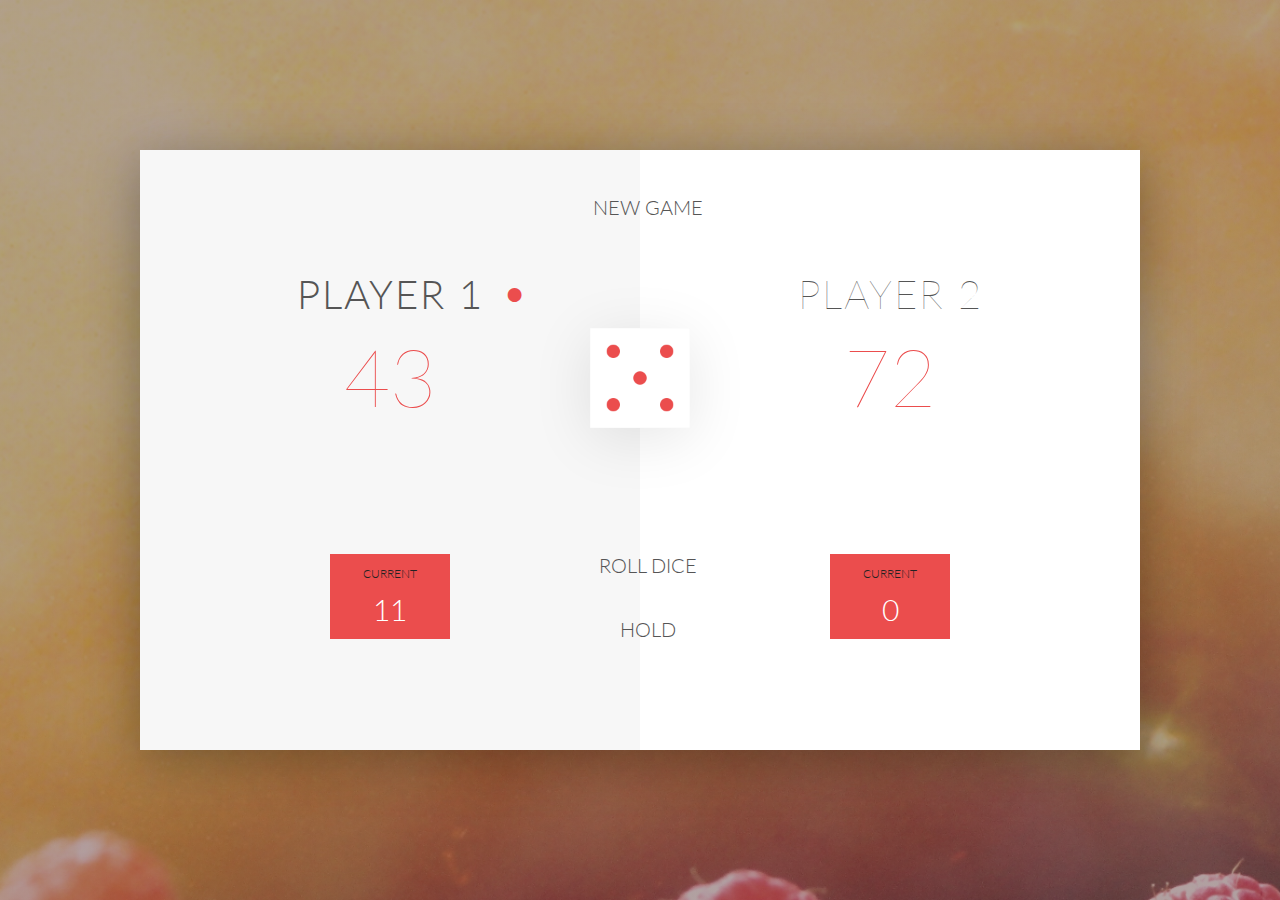
==== Section4/starter/index.html @ 65300dc1 "Starting section 4" ====
<!DOCTYPE html>
<html lang="en">
    <head>
        <meta charset="UTF-8">
        <link href="https://fonts.googleapis.com/css?family=Lato:100,300,600" rel="stylesheet" type="text/css">
        <link href="http://code.ionicframework.com/ionicons/2.0.1/css/ionicons.min.css" rel="stylesheet" type="text/css">
        <link type="text/css" rel="stylesheet" href="style.css">
        
        <title>Pig Game</title>
    </head>

    <body>
        <div class="wrapper clearfix">
            <div class="player-0-panel active">
                <div class="player-name" id="name-0">Player 1</div>
                <div class="player-score" id="score-0">43</div>
                <div class="player-current-box">
                    <div class="player-current-label">Current</div>
                    <div class="player-current-score" id="current-0">11</div>
                </div>
            </div>
            
            <div class="player-1-panel">
                <div class="player-name" id="name-1">Player 2</div>
                <div class="player-score" id="score-1">72</div>
                <div class="player-current-box">
                    <div class="player-current-label">Current</div>
                    <div class="player-current-score" id="current-1">0</div>
                </div>
            </div>
            
            <button class="btn-new"><i class="ion-ios-plus-outline"></i>New game</button>
            <button class="btn-roll"><i class="ion-ios-loop"></i>Roll dice</button>
            <button class="btn-hold"><i class="ion-ios-download-outline"></i>Hold</button>
            
            <img src="dice-5.png" alt="Dice" class="dice">
        </div>
        
        <script src="app.js"></script>
    </body>
</html>
---- Section4/starter/style.css ----
/**********************************************
*** GENERAL
**********************************************/

* {
    margin: 0;
    padding: 0;
    box-sizing: border-box;
    
}

.clearfix::after {
    content: "";
    display: table;
    clear: both;
}

body {
    background-image: linear-gradient(rgba(62, 20, 20, 0.4), rgba(62, 20, 20, 0.4)), url(back.jpg);
    background-size: cover;
    background-position: center;
    font-family: Lato;
    font-weight: 300;
    position: relative;
    height: 100vh;
    color: #555;
}

.wrapper {
    width: 1000px;
    position: absolute;
    top: 50%;
    left: 50%;
    transform: translate(-50%, -50%);
    background-color: #fff;
    box-shadow: 0px 10px 50px rgba(0, 0, 0, 0.3);
    overflow: hidden;
}

.player-0-panel,
.player-1-panel {
    width: 50%;
    float: left;
    height: 600px;
    padding: 100px;
}



/**********************************************
*** PLAYERS
**********************************************/

.player-name {
    font-size: 40px;
    text-align: center;
    text-transform: uppercase;
    letter-spacing: 2px;
    font-weight: 100;
    margin-top: 20px;
    margin-bottom: 10px;
    position: relative;
}

.player-score {
    text-align: center;
    font-size: 80px;
    font-weight: 100;
    color: #EB4D4D;
    margin-bottom: 130px;
}

.active { background-color: #f7f7f7; }
.active .player-name { font-weight: 300; }

.active .player-name::after {
    content: "\2022";
    font-size: 47px;
    position: absolute;
    color: #EB4D4D;
    top: -7px;
    right: 10px;
    
}

.player-current-box {
    background-color: #EB4D4D;
    color: #fff;
    width: 40%;
    margin: 0 auto;
    padding: 12px;
    text-align: center;
}

.player-current-label {
    text-transform: uppercase;
    margin-bottom: 10px;
    font-size: 12px;
    color: #222;
}

.player-current-score {
    font-size: 30px;
}

button {
    position: absolute;
    width: 200px;
    left: 50%;
    transform: translateX(-50%);
    color: #555;
    background: none;
    border: none;
    font-family: Lato;
    font-size: 20px;
    text-transform: uppercase;
    cursor: pointer;
    font-weight: 300;
    transition: background-color 0.3s, color 0.3s;
}

button:hover { font-weight: 600; }
button:hover i { margin-right: 20px; }

button:focus {
    outline: none;
}

i {
    color: #EB4D4D;
    display: inline-block;
    margin-right: 15px;
    font-size: 32px;
    line-height: 1;
    vertical-align: text-top;
    margin-top: -4px;
    transition: margin 0.3s;
}

.btn-new { top: 45px;}
.btn-roll { top: 403px;}
.btn-hold { top: 467px;}

.dice {
    position: absolute;
    left: 50%;
    top: 178px;
    transform: translateX(-50%);
    height: 100px;
    box-shadow: 0px 10px 60px rgba(0, 0, 0, 0.10);
}

.winner { background-color: #f7f7f7; }
.winner .player-name { font-weight: 300; color: #EB4D4D; }
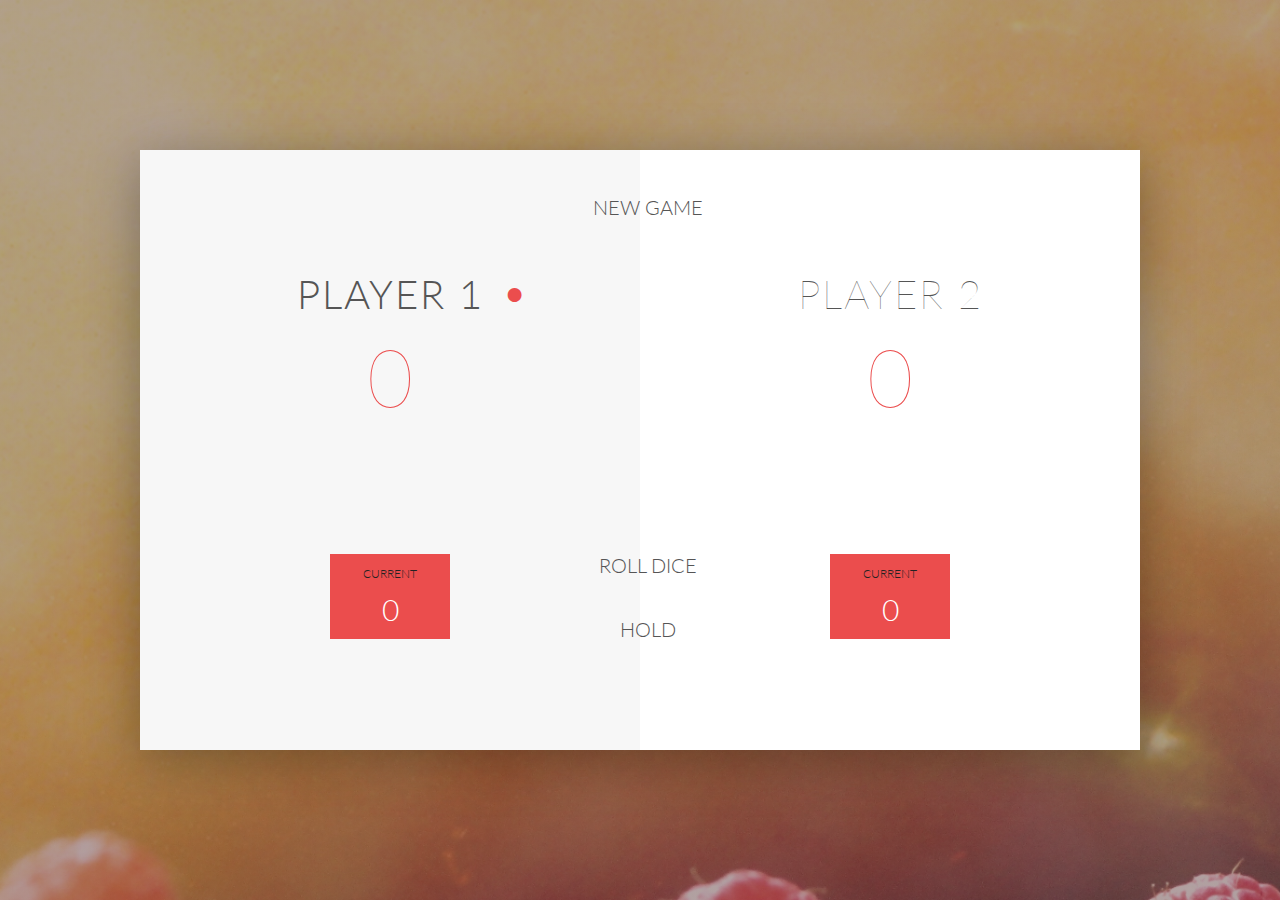
==== commit a1ec579a: "Finished Challenge 1" ====
--- a/Section4/starter/index.html
+++ b/Section4/starter/index.html
@@ -36,6 +36,7 @@
             <img src="dice-5.png" alt="Dice" class="dice">
         </div>
         
-        <script src="app.js"></script>
+        <!-- <script src="app.js"></script> -->
+        <script src="challenges.js"></script>
     </body>
 </html>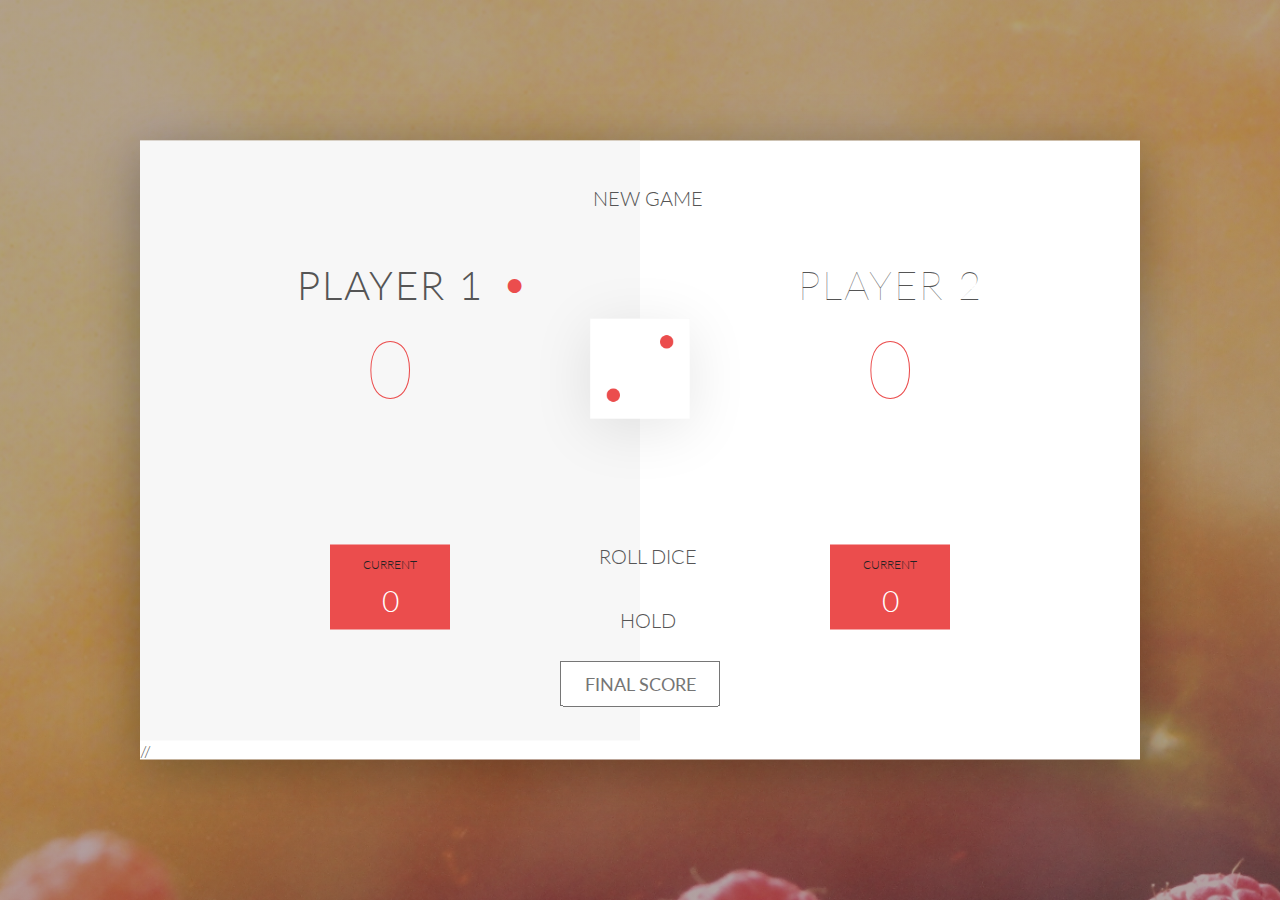
==== commit 58d2ab41: "Added user input to control the winning score and styled it" ====
--- a/Section4/starter/index.html
+++ b/Section4/starter/index.html
@@ -33,7 +33,10 @@
             <button class="btn-roll"><i class="ion-ios-loop"></i>Roll dice</button>
             <button class="btn-hold"><i class="ion-ios-download-outline"></i>Hold</button>
             
+            <input type="text" placeholder="Final Score" class="final-score">
+            
             <img src="dice-5.png" alt="Dice" class="dice">
+            //<img src="dice-2.png" alt="Dice" class="dice">
         </div>
         
         <!-- <script src="app.js"></script> -->
--- a/Section4/starter/style.css
+++ b/Section4/starter/style.css
@@ -1,6 +1,22 @@
 /**********************************************
 *** GENERAL
 **********************************************/
+
+.final-score {
+    position: absolute;
+    left: 50%;
+    transform: translateX(-50%);
+    top: 520px;
+    color: #555;
+    font-size: 18px;
+    font-family: 'Lato';
+    text-align: center;
+    padding: 10px;
+    width: 160px;
+    text-transform: uppercase;
+}
+
+.final-score:focus { outline: none;}
 
 * {
     margin: 0;
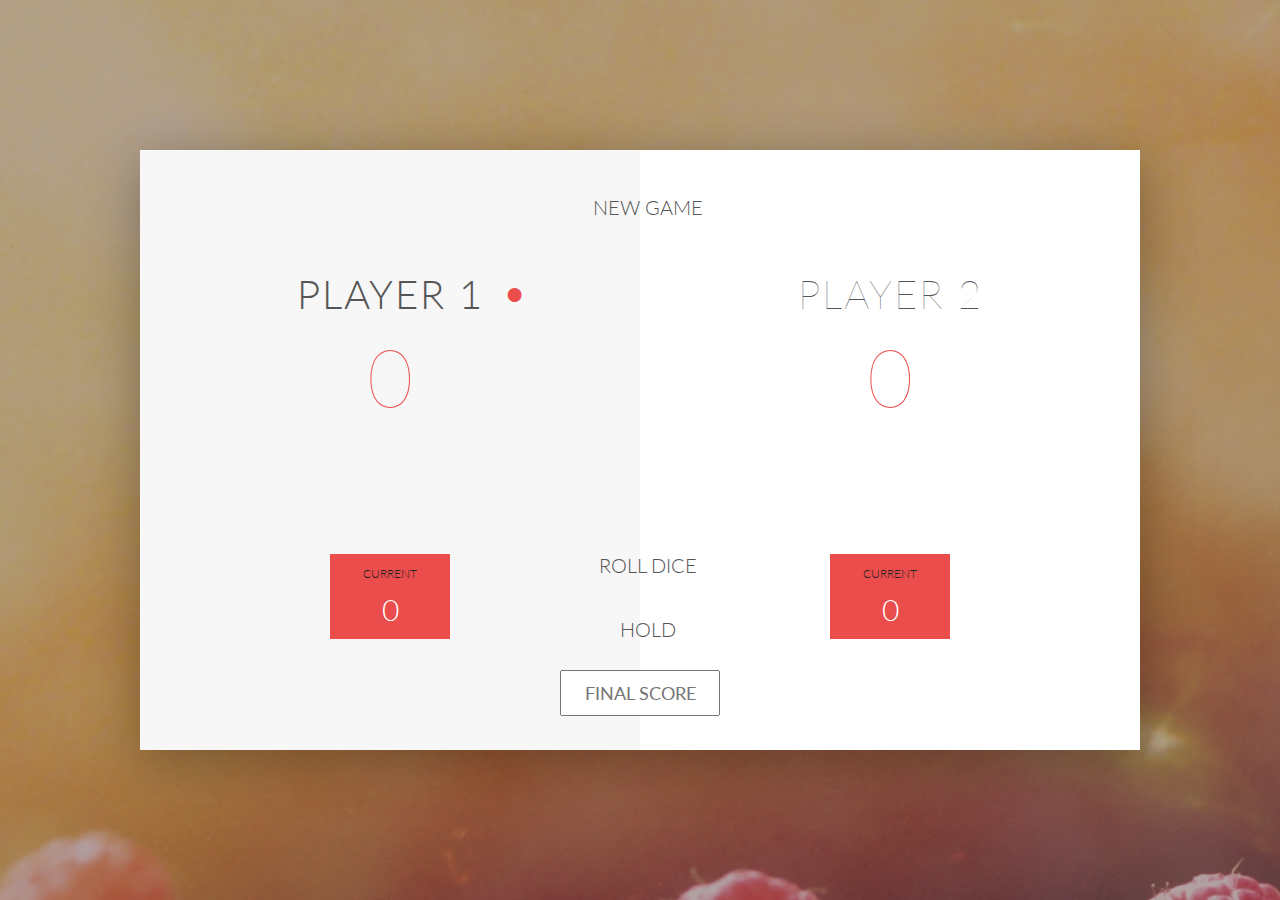
==== commit 65defea2: "Finished challenge 3; added another dice to help add the scores" ====
--- a/Section4/starter/index.html
+++ b/Section4/starter/index.html
@@ -35,8 +35,8 @@
             
             <input type="text" placeholder="Final Score" class="final-score">
             
-            <img src="dice-5.png" alt="Dice" class="dice">
-            //<img src="dice-2.png" alt="Dice" class="dice">
+            <img src="dice-5.png" alt="Dice" class="dice" id="dice-1">
+            <img src="dice-2.png" alt="Dice" class="dice" id="dice-2">
         </div>
         
         <!-- <script src="app.js"></script> -->
--- a/Section4/starter/style.css
+++ b/Section4/starter/style.css
@@ -159,12 +159,19 @@
 
 .dice {
     position: absolute;
-    left: 50%;
     top: 178px;
     transform: translateX(-50%);
     height: 100px;
     box-shadow: 0px 10px 60px rgba(0, 0, 0, 0.10);
 }
 
+#dice-1 {
+    left: 43%;
+}
+
+#dice-2 {
+    left: 57%;
+}
+
 .winner { background-color: #f7f7f7; }
 .winner .player-name { font-weight: 300; color: #EB4D4D; }